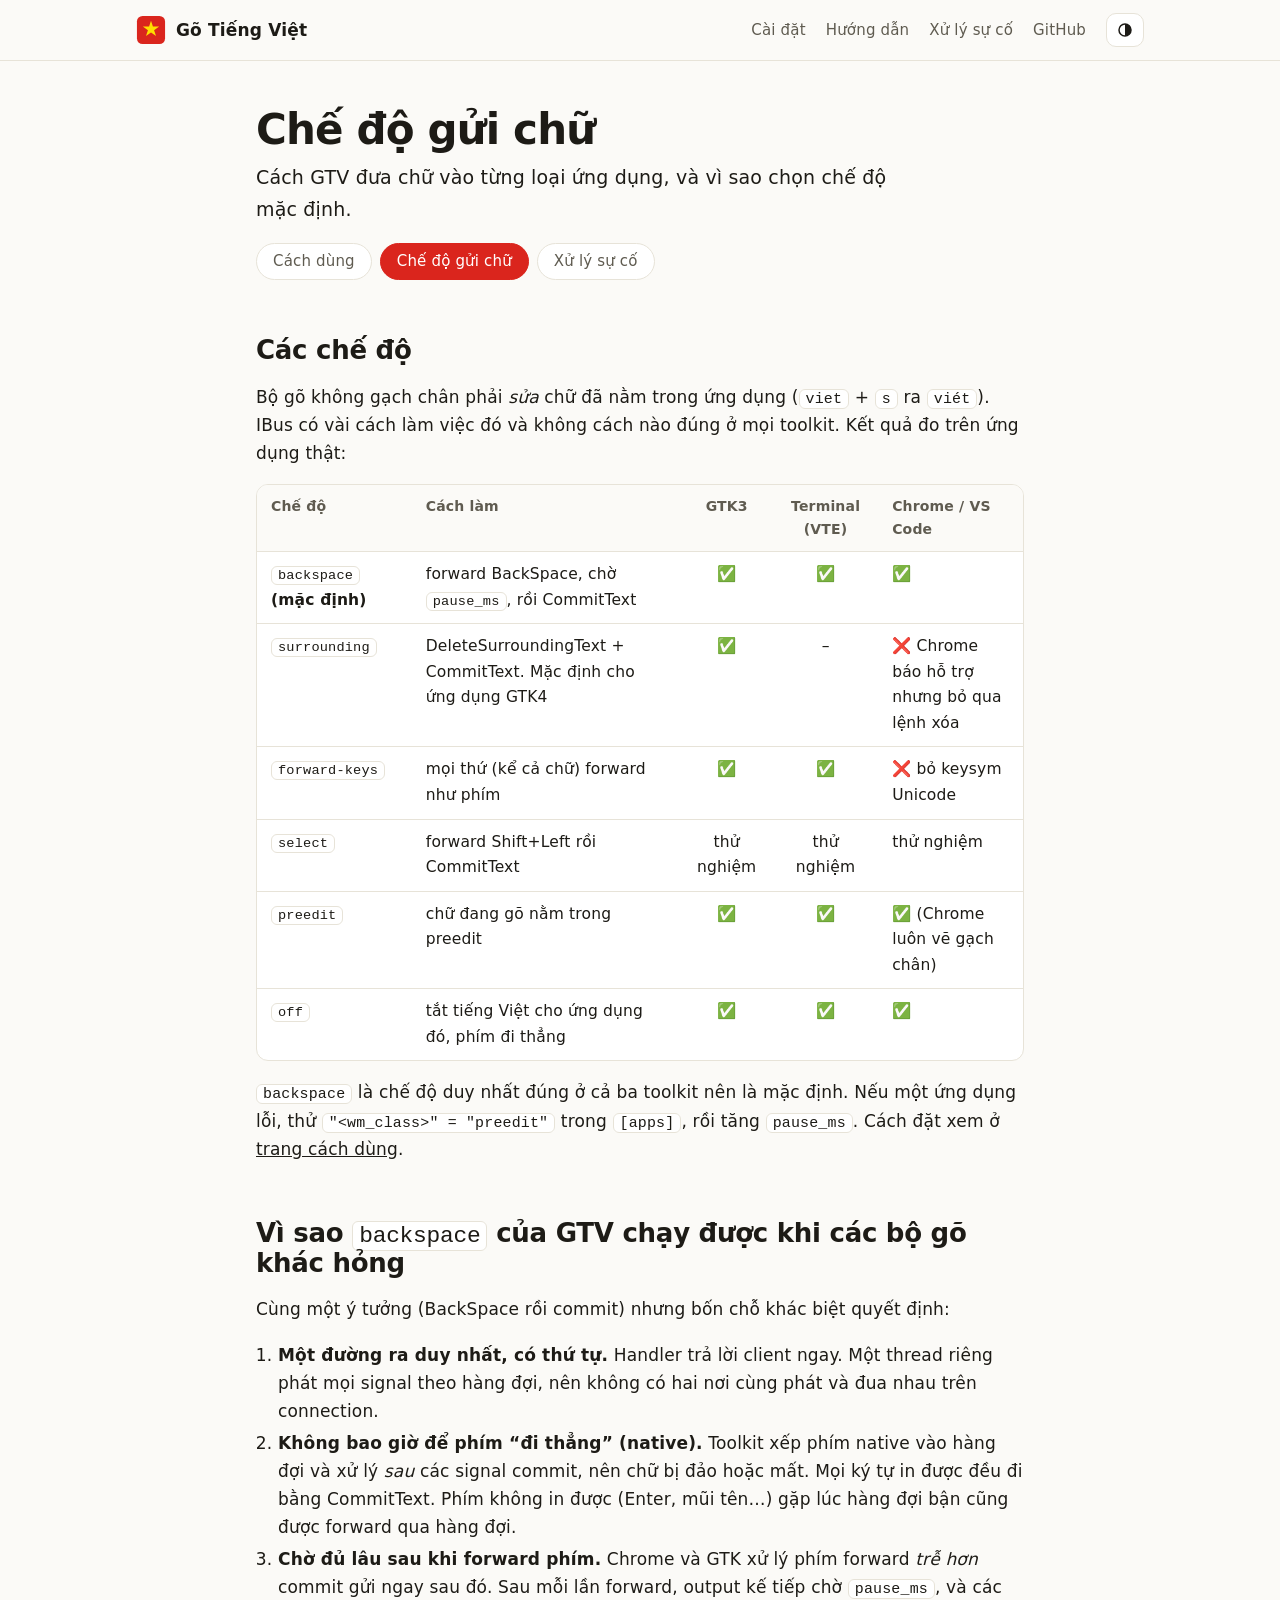
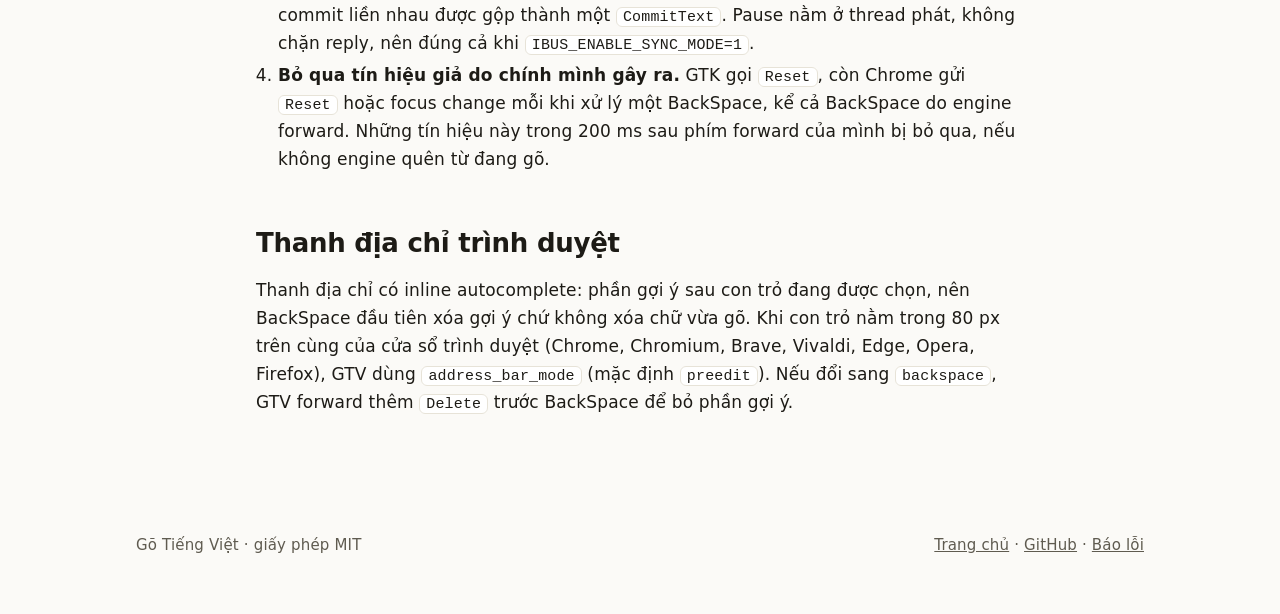
==== site/che-do-gui-chu.html @ 7ba11b7b "feat(site): add usage, send-mode and troubleshooting pages Co-Authored-By: Claude Sonnet 5.5 <norepl" ====
<!doctype html>
<html lang="vi">
<head>
<meta charset="utf-8">
<meta name="viewport" content="width=device-width, initial-scale=1">
<title>Chế độ gửi chữ – Gõ Tiếng Việt</title>
<meta name="description" content="Cách Gõ Tiếng Việt đưa chữ vào từng loại ứng dụng: backspace, surrounding, preedit, off.">
<link rel="icon" href="gtv.svg" type="image/svg+xml">
<link rel="stylesheet" href="style.css">
</head>
<body>

<header class="nav">
  <div class="wrap">
    <a class="brand" href="index.html"><img src="gtv.svg" alt="" width="30" height="30"> Gõ Tiếng Việt</a>
    <nav>
      <a href="index.html#cai-dat" class="hide-sm">Cài đặt</a>
      <a href="su-dung.html">Hướng dẫn</a>
      <a href="xu-ly-su-co.html" class="hide-md">Xử lý sự cố</a>
      <a href="https://github.com/ltd412/go-tieng-viet-ubuntu" class="hide-sm">GitHub</a>
      <button class="theme" id="theme" type="button" aria-label="Đổi giao diện sáng/tối" title="Đổi giao diện sáng/tối"><svg viewBox="0 0 24 24" width="18" height="18" aria-hidden="true"><circle cx="12" cy="12" r="8" fill="none" stroke="currentColor" stroke-width="2"/><path d="M12 4a8 8 0 0 1 0 16z" fill="currentColor"/></svg></button>
    </nav>
  </div>
</header>

<main class="doc">
<div class="wrap">
<h1>Chế độ gửi chữ</h1>
<p class="lead">Cách GTV đưa chữ vào từng loại ứng dụng, và vì sao chọn chế độ mặc định.</p>
<div class="tabs">
  <a href="su-dung.html">Cách dùng</a>
  <a href="che-do-gui-chu.html" class="cur">Chế độ gửi chữ</a>
  <a href="xu-ly-su-co.html">Xử lý sự cố</a>
</div>

<h2 id="cac-che-do">Các chế độ</h2>
<p>Bộ gõ không gạch chân phải <i>sửa</i> chữ đã nằm trong ứng dụng (<code>viet</code> + <code>s</code> ra <code>viét</code>).
IBus có vài cách làm việc đó và không cách nào đúng ở mọi toolkit. Kết quả đo trên ứng dụng thật:</p>
<div class="tablewrap"><table><thead><tr><th>Chế độ</th><th>Cách làm</th><th class="c">GTK3</th><th class="c">Terminal (VTE)</th><th>Chrome / VS Code</th></tr></thead><tbody><tr><td><code>backspace</code> <b>(mặc định)</b></td><td>forward BackSpace, chờ <code>pause_ms</code>, rồi CommitText</td><td class="c">✅</td><td class="c">✅</td><td>✅</td></tr><tr><td><code>surrounding</code></td><td>DeleteSurroundingText + CommitText. Mặc định cho ứng dụng GTK4</td><td class="c">✅</td><td class="c">–</td><td>❌ Chrome báo hỗ trợ nhưng bỏ qua lệnh xóa</td></tr><tr><td><code>forward-keys</code></td><td>mọi thứ (kể cả chữ) forward như phím</td><td class="c">✅</td><td class="c">✅</td><td>❌ bỏ keysym Unicode</td></tr><tr><td><code>select</code></td><td>forward Shift+Left rồi CommitText</td><td class="c">thử nghiệm</td><td class="c">thử nghiệm</td><td>thử nghiệm</td></tr><tr><td><code>preedit</code></td><td>chữ đang gõ nằm trong preedit</td><td class="c">✅</td><td class="c">✅</td><td>✅ (Chrome luôn vẽ gạch chân)</td></tr><tr><td><code>off</code></td><td>tắt tiếng Việt cho ứng dụng đó, phím đi thẳng</td><td class="c">✅</td><td class="c">✅</td><td>✅</td></tr></tbody></table></div>
<p><code>backspace</code> là chế độ duy nhất đúng ở cả ba toolkit nên là mặc định. Nếu một ứng dụng lỗi, thử
<code>"&lt;wm_class&gt;" = "preedit"</code> trong <code>[apps]</code>, rồi tăng <code>pause_ms</code>.
Cách đặt xem ở <a href="su-dung.html#cau-hinh">trang cách dùng</a>.</p>

<h2 id="vi-sao">Vì sao <code>backspace</code> của GTV chạy được khi các bộ gõ khác hỏng</h2>
<p>Cùng một ý tưởng (BackSpace rồi commit) nhưng bốn chỗ khác biệt quyết định:</p>
<ol>
<li><b>Một đường ra duy nhất, có thứ tự.</b> Handler trả lời client ngay. Một thread riêng phát mọi signal theo hàng đợi, nên không có hai nơi cùng phát và đua nhau trên connection.</li>
<li><b>Không bao giờ để phím “đi thẳng” (native).</b> Toolkit xếp phím native vào hàng đợi và xử lý <i>sau</i> các signal commit, nên chữ bị đảo hoặc mất. Mọi ký tự in được đều đi bằng CommitText. Phím không in được (Enter, mũi tên…) gặp lúc hàng đợi bận cũng được forward qua hàng đợi.</li>
<li><b>Chờ đủ lâu sau khi forward phím.</b> Chrome và GTK xử lý phím forward <i>trễ hơn</i> commit gửi ngay sau đó. Sau mỗi lần forward, output kế tiếp chờ <code>pause_ms</code>, và các commit liền nhau được gộp thành một <code>CommitText</code>. Pause nằm ở thread phát, không chặn reply, nên đúng cả khi <code>IBUS_ENABLE_SYNC_MODE=1</code>.</li>
<li><b>Bỏ qua tín hiệu giả do chính mình gây ra.</b> GTK gọi <code>Reset</code>, còn Chrome gửi <code>Reset</code> hoặc focus change mỗi khi xử lý một BackSpace, kể cả BackSpace do engine forward. Những tín hiệu này trong 200 ms sau phím forward của mình bị bỏ qua, nếu không engine quên từ đang gõ.</li>
</ol>

<h2 id="thanh-dia-chi">Thanh địa chỉ trình duyệt</h2>
<p>Thanh địa chỉ có inline autocomplete: phần gợi ý sau con trỏ đang được chọn, nên BackSpace đầu tiên xóa gợi ý chứ không xóa chữ vừa gõ.
Khi con trỏ nằm trong 80 px trên cùng của cửa sổ trình duyệt (Chrome, Chromium, Brave, Vivaldi, Edge, Opera, Firefox), GTV dùng
<code>address_bar_mode</code> (mặc định <code>preedit</code>). Nếu đổi sang <code>backspace</code>, GTV forward thêm <code>Delete</code> trước BackSpace để bỏ phần gợi ý.</p>

</div>
</main>

<footer>
  <div class="wrap">
    <span>Gõ Tiếng Việt · giấy phép MIT</span>
    <span><a href="index.html">Trang chủ</a> · <a href="https://github.com/ltd412/go-tieng-viet-ubuntu">GitHub</a> · <a href="https://github.com/ltd412/go-tieng-viet-ubuntu/issues">Báo lỗi</a></span>
  </div>
</footer>

<script src="site.js" defer></script>
</body>
</html>
---- site/style.css ----
:root {
    --bg: #fbfaf7;
    --surface: #ffffff;
    --text: #1d1b16;
    --muted: #5f5b50;
    --line: #e7e3d8;
    --red: #da251d;
    --red-ink: #ffffff;
    --yellow: #ffde00;
    --code-bg: #1d1b16;
    --code-text: #f4f1e8;
    --shadow: 0 1px 2px rgba(29,27,22,.06), 0 8px 24px rgba(29,27,22,.06);
  }
  @media (prefers-color-scheme: dark) {
    :root:not([data-theme="light"]) {
      --bg: #151410;
      --surface: #1e1c17;
      --text: #f4f1e8;
      --muted: #b0aa9a;
      --line: #34312a;
      --code-bg: #0e0d0a;
      --shadow: 0 1px 2px rgba(0,0,0,.4), 0 8px 24px rgba(0,0,0,.35);
    }
  }
  :root[data-theme="dark"] {
    --bg: #151410; --surface: #1e1c17; --text: #f4f1e8; --muted: #b0aa9a;
    --line: #34312a; --code-bg: #0e0d0a;
    --shadow: 0 1px 2px rgba(0,0,0,.4), 0 8px 24px rgba(0,0,0,.35);
  }
  * { box-sizing: border-box; }
  html { scroll-behavior: smooth; }
  body {
    margin: 0;
    background: var(--bg);
    color: var(--text);
    font: 17px/1.65 system-ui, -apple-system, "Segoe UI", Roboto, "Noto Sans", sans-serif;
    letter-spacing: .01em;
    -webkit-font-smoothing: antialiased;
  }
  a { color: inherit; }
  .wrap { max-width: 1040px; margin: 0 auto; padding: 0 16px; }

  header.nav { border-bottom: 1px solid var(--line); background: var(--bg); position: sticky; top: 0; z-index: 5; }
  .nav .wrap { display: flex; align-items: center; justify-content: space-between; height: 60px; gap: 16px; }
  .brand { display: flex; align-items: center; gap: 10px; font-weight: 700; text-decoration: none; }
  .brand img { width: 30px; height: 30px; }
  .nav nav { display: flex; align-items: center; gap: 20px; font-size: 15px; color: var(--muted); }
  .nav nav a { text-decoration: none; }
  .nav nav a:hover { color: var(--text); }
  @media (max-width: 640px) { .nav nav .hide-sm { display: none; } }

  .hero { padding-top: 72px; padding-bottom: 56px; }
  .hero-grid { display: grid; grid-template-columns: 1.15fr .85fr; gap: 48px; align-items: center; }
  @media (max-width: 860px) { .hero-grid { grid-template-columns: 1fr; gap: 36px; } .hero { padding-top: 44px; } }
  .eyebrow { display: inline-flex; align-items: center; gap: 8px; font-size: 14px; color: var(--muted);
    border: 1px solid var(--line); background: var(--surface); padding: 4px 12px; border-radius: 99px; }
  .eyebrow i { width: 8px; height: 8px; border-radius: 50%; background: var(--red); display: inline-block; }
  h1 { font-size: clamp(36px, 6vw, 58px); line-height: 1.08; margin: 18px 0 16px; letter-spacing: -.02em; }
  h1 em { font-style: normal; color: var(--red); }
  .lead { font-size: 19px; color: var(--muted); max-width: 34em; margin: 0 0 28px; }
  .cta { display: flex; flex-wrap: wrap; gap: 12px; }
  .btn { display: inline-flex; align-items: center; gap: 8px; padding: 12px 20px; border-radius: 10px;
    font-weight: 600; text-decoration: none; border: 1px solid var(--line); background: var(--surface); }
  .btn.primary { background: var(--red); color: var(--red-ink); border-color: var(--red); }
  .btn:hover { transform: translateY(-1px); box-shadow: var(--shadow); }
  .meta { margin-top: 18px; font-size: 14px; color: var(--muted); }

  .demo { background: var(--surface); border: 1px solid var(--line); border-radius: 16px; box-shadow: var(--shadow); overflow: hidden; }
  .demo-bar { display: flex; gap: 6px; padding: 12px 14px; border-bottom: 1px solid var(--line); }
  .demo-bar b { width: 10px; height: 10px; border-radius: 50%; background: var(--line); display: block; }
  .demo-body { padding: 8px 18px 18px; }
  .row { display: flex; justify-content: space-between; align-items: baseline; gap: 16px; padding: 12px 0; border-bottom: 1px dashed var(--line); }
  .row:last-child { border-bottom: 0; }
  .keys { font: 15px ui-monospace, "SF Mono", Menlo, Consolas, monospace; color: var(--muted); }
  .out { font-size: 22px; font-weight: 600; }
  .out small { font-size: 13px; font-weight: 400; color: var(--muted); margin-left: 6px; }

  section { padding: 64px 0; }
  section.alt { background: var(--surface); border-top: 1px solid var(--line); border-bottom: 1px solid var(--line); }
  h2 { font-size: clamp(26px, 4vw, 36px); line-height: 1.15; margin: 0 0 10px; letter-spacing: -.01em; }
  .sub { color: var(--muted); margin: 0 0 36px; max-width: 40em; }

  .grid { display: grid; grid-template-columns: repeat(3, 1fr); gap: 16px; }
  @media (max-width: 860px) { .grid { grid-template-columns: repeat(2, 1fr); } }
  @media (max-width: 560px) { .grid { grid-template-columns: 1fr; } }
  .card { background: var(--bg); border: 1px solid var(--line); border-radius: 14px; padding: 20px; }
  section.alt .card { background: var(--bg); }
  .card h3 { margin: 0 0 6px; font-size: 18px; }
  .card p { margin: 0; color: var(--muted); font-size: 15.5px; }
  .tick { display: inline-block; width: 26px; height: 26px; border-radius: 8px; background: var(--yellow); color: #3b3000;
    text-align: center; line-height: 26px; font-weight: 700; margin-bottom: 12px; font-size: 14px; }

  .apps { display: flex; flex-wrap: wrap; gap: 10px; margin-top: 8px; }
  .chip { border: 1px solid var(--line); background: var(--surface); border-radius: 99px; padding: 6px 16px; font-size: 15px; }
  .chip::before { content: "✓ "; color: var(--red); font-weight: 700; }

  .steps { display: grid; grid-template-columns: 1fr 1fr; gap: 20px; }
  @media (max-width: 760px) { .steps { grid-template-columns: 1fr; } }
  .steps > * { min-width: 0; }
  .step h3 { margin: 0 0 4px; }
  .step p { margin: 0 0 12px; color: var(--muted); font-size: 15.5px; }
  pre { margin: 0; background: var(--code-bg); color: var(--code-text); border-radius: 12px; padding: 16px 104px 16px 18px;
    white-space: pre-wrap; overflow-wrap: anywhere; font: 14px/1.7 ui-monospace, "SF Mono", Menlo, Consolas, monospace; }
  pre .c { color: #9b968a; }
  .note { margin-top: 18px; font-size: 15px; color: var(--muted); }

  .theme { background: var(--surface); color: var(--text); border: 1px solid var(--line); border-radius: 10px;
    width: 38px; height: 34px; cursor: pointer; display: inline-flex; align-items: center; justify-content: center; padding: 0; }
  .theme:hover { box-shadow: var(--shadow); }
  .codewrap { position: relative; }
  .copy { position: absolute; top: 10px; right: 10px; background: transparent; color: var(--code-text);
    border: 1px solid #4a463c; border-radius: 8px; padding: 3px 10px; font-size: 13px; cursor: pointer; opacity: .85; }
  .copy:hover { opacity: 1; border-color: var(--yellow); }
  :focus-visible { outline: 2px solid var(--red); outline-offset: 2px; }

  footer { padding: 36px 0 56px; color: var(--muted); font-size: 15px; }
  footer .wrap { display: flex; flex-wrap: wrap; justify-content: space-between; gap: 12px; }
  footer a { color: var(--muted); }

  .nav nav a.cur { color: var(--text); font-weight: 600; }
  @media (max-width: 760px) { .nav nav { gap: 12px; font-size: 14px; } .nav nav .hide-md { display: none; } }

  .doc { padding: 40px 0 64px; }
  .doc .wrap { max-width: 800px; }
  .doc h1 { font-size: clamp(30px, 5vw, 42px); margin: 6px 0 10px; }
  .doc .lead { margin-bottom: 8px; }
  .doc h2 { font-size: 26px; margin: 48px 0 12px; padding-top: 8px; }
  .doc h3 { font-size: 19px; margin: 30px 0 8px; }
  .doc p, .doc li { color: var(--text); }
  .doc ul, .doc ol { padding-left: 22px; }
  .doc li { margin: 4px 0; }
  .doc code, .note code { font: .88em ui-monospace, "SF Mono", Menlo, Consolas, monospace; background: var(--surface);
    border: 1px solid var(--line); border-radius: 6px; padding: 1px 6px; overflow-wrap: anywhere; }
  .doc pre code { background: none; border: 0; padding: 0; font-size: inherit; }
  .tabs { display: flex; flex-wrap: wrap; gap: 8px; margin: 18px 0 0; }
  .tabs a { text-decoration: none; border: 1px solid var(--line); background: var(--surface); border-radius: 99px;
    padding: 5px 16px; font-size: 15px; color: var(--muted); }
  .tabs a.cur { background: var(--red); border-color: var(--red); color: var(--red-ink); }
  .toc { margin: 24px 0 0; padding: 16px 20px; background: var(--surface); border: 1px solid var(--line); border-radius: 12px; font-size: 15.5px; }
  .toc b { display: block; margin-bottom: 4px; }
  .toc ul { margin: 0; padding-left: 20px; }
  .tablewrap { overflow-x: auto; margin: 14px 0; border: 1px solid var(--line); border-radius: 12px; background: var(--surface); }
  table { border-collapse: collapse; width: 100%; font-size: 15.5px; }
  th, td { text-align: left; vertical-align: top; padding: 10px 14px; border-bottom: 1px solid var(--line); }
  tr:last-child td { border-bottom: 0; }
  th { font-size: 14px; color: var(--muted); font-weight: 600; background: var(--bg); }
  td.c, th.c { text-align: center; }
  .callout { margin: 18px 0; padding: 14px 18px; border-left: 4px solid var(--yellow); background: var(--surface);
    border-radius: 0 12px 12px 0; font-size: 15.5px; }
  .doc pre { padding-right: 96px; margin: 14px 0; }

  .brand { white-space: nowrap; }
  table { min-width: 560px; }
  td code, th code { white-space: nowrap; }
  td:first-child { min-width: 120px; }
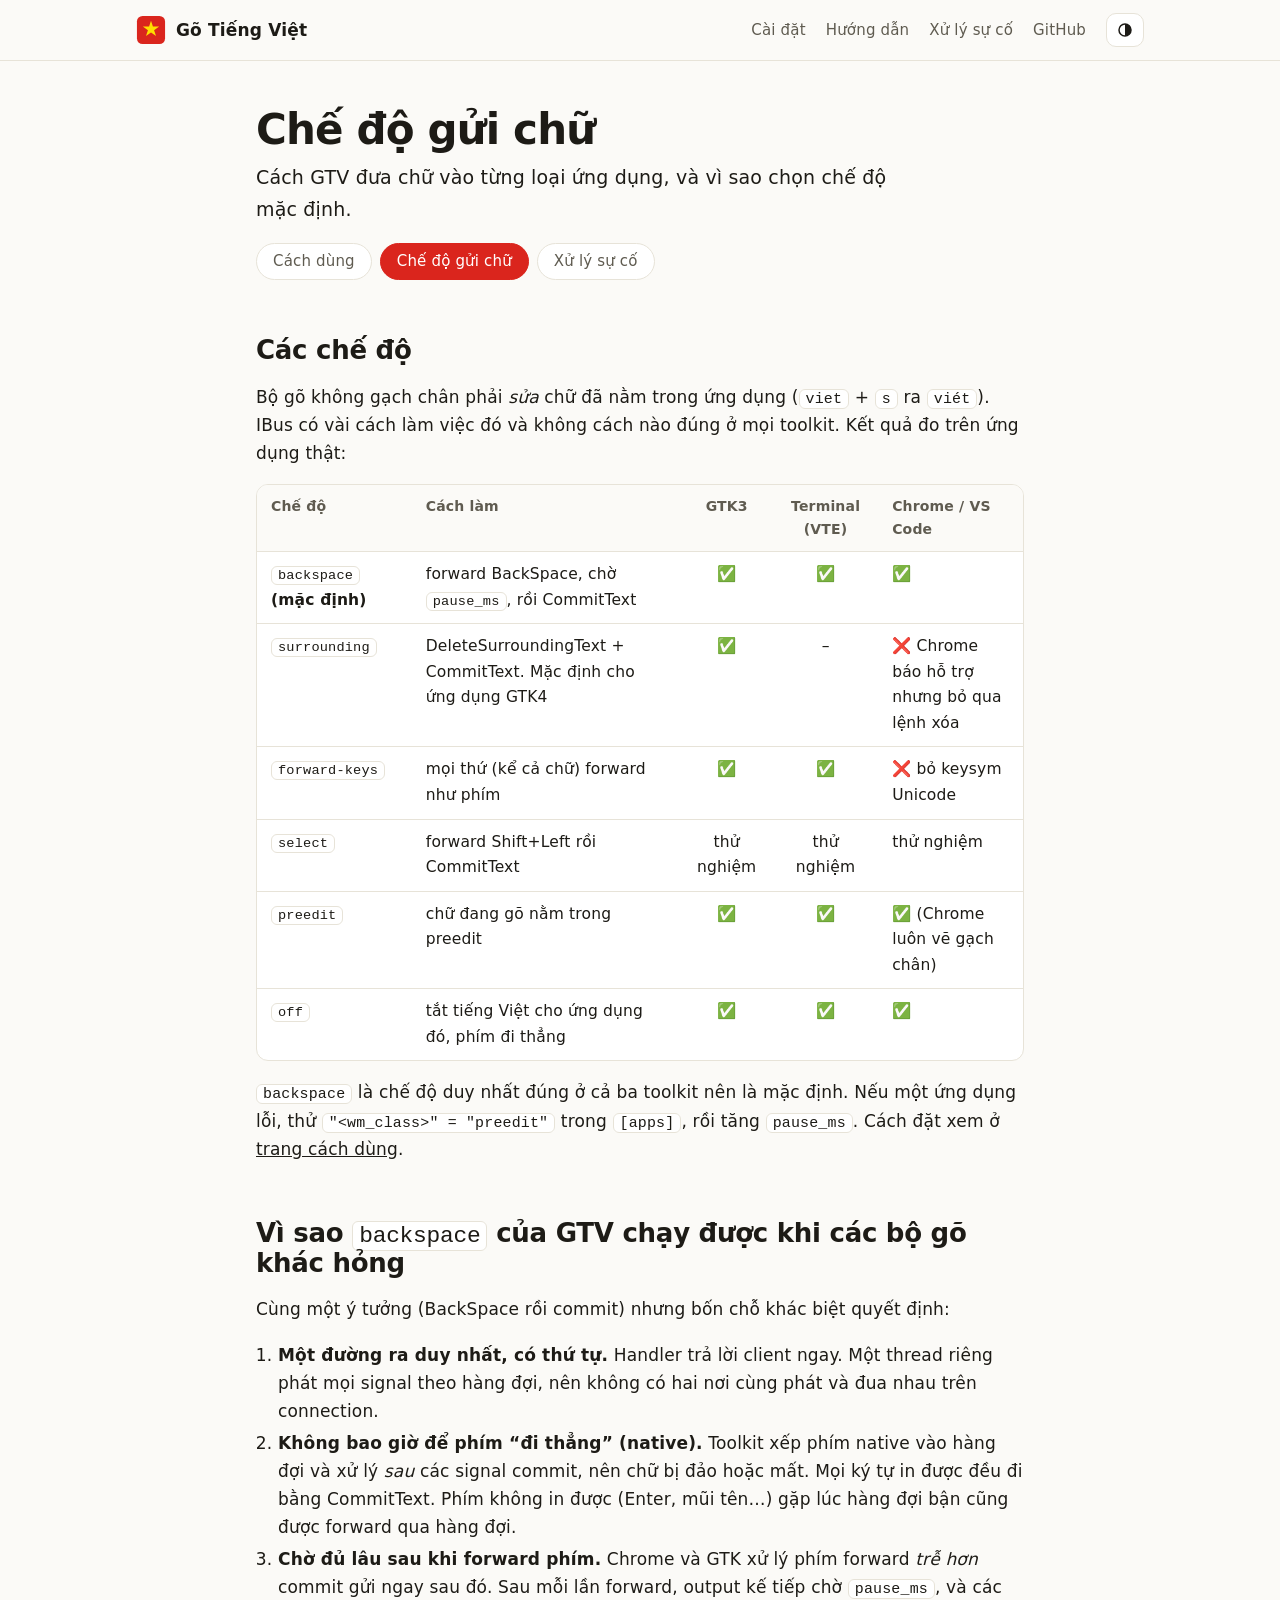
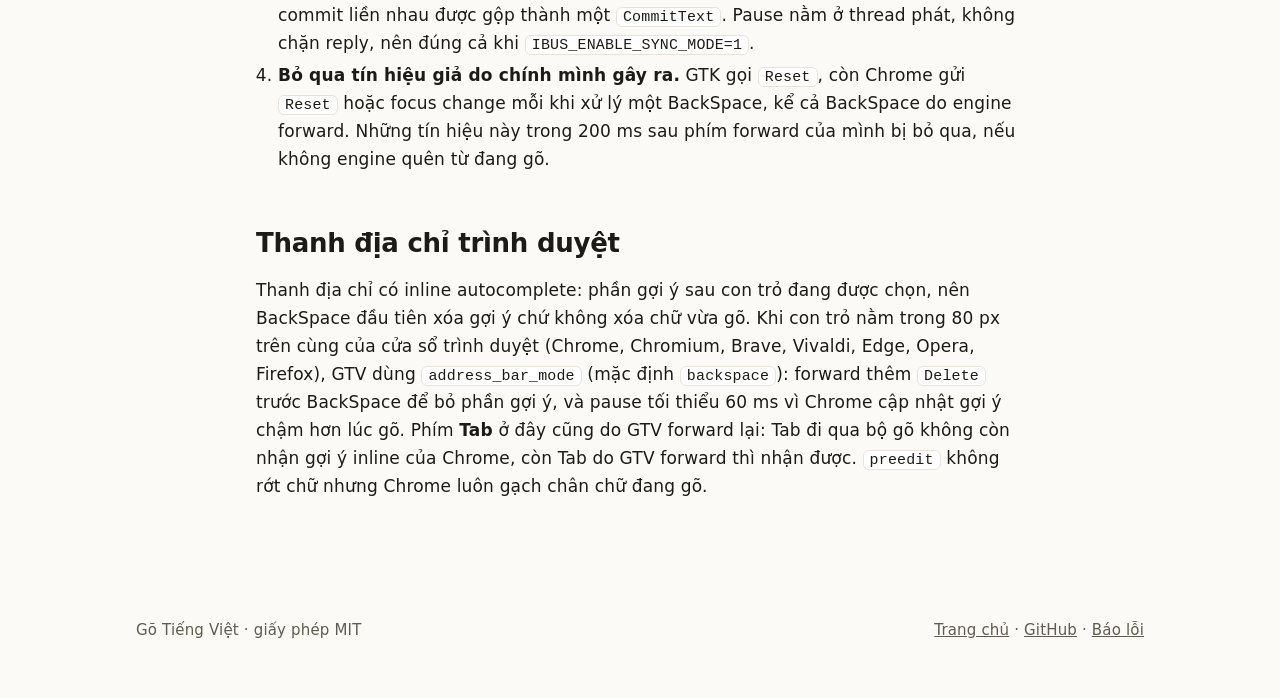
==== commit f6aed747: "feat: address bar uses backspace mode (no underline) and Tab accepts the inline suggestion - address" ====
--- a/site/che-do-gui-chu.html
+++ b/site/che-do-gui-chu.html
@@ -53,7 +53,7 @@
 <h2 id="thanh-dia-chi">Thanh địa chỉ trình duyệt</h2>
 <p>Thanh địa chỉ có inline autocomplete: phần gợi ý sau con trỏ đang được chọn, nên BackSpace đầu tiên xóa gợi ý chứ không xóa chữ vừa gõ.
 Khi con trỏ nằm trong 80 px trên cùng của cửa sổ trình duyệt (Chrome, Chromium, Brave, Vivaldi, Edge, Opera, Firefox), GTV dùng
-<code>address_bar_mode</code> (mặc định <code>preedit</code>). Nếu đổi sang <code>backspace</code>, GTV forward thêm <code>Delete</code> trước BackSpace để bỏ phần gợi ý.</p>
+<code>address_bar_mode</code> (mặc định <code>backspace</code>): forward thêm <code>Delete</code> trước BackSpace để bỏ phần gợi ý, và pause tối thiểu 60 ms vì Chrome cập nhật gợi ý chậm hơn lúc gõ. Phím <b>Tab</b> ở đây cũng do GTV forward lại: Tab đi qua bộ gõ không còn nhận gợi ý inline của Chrome, còn Tab do GTV forward thì nhận được. <code>preedit</code> không rớt chữ nhưng Chrome luôn gạch chân chữ đang gõ.</p>
 
 </div>
 </main>
